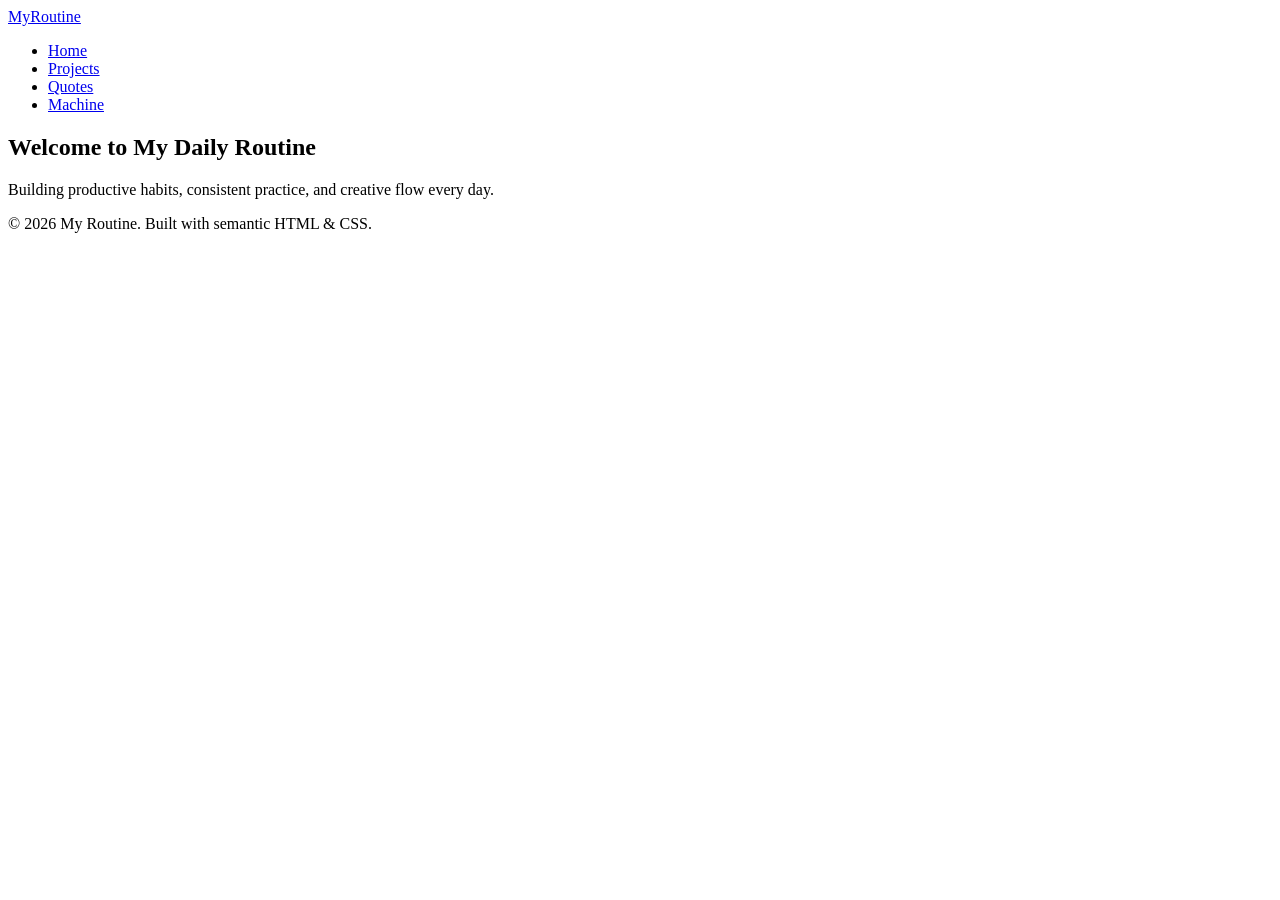
==== index.html @ 4f8c19ff "feat: initialize structure and skeleton for 4 pages" ====
<!DOCTYPE html>
<html lang="en">
<head>
  <meta charset="UTF-8">
  <meta name="viewport" content="width=device-width, initial-scale=1.0">
  <title>Daily Routine - Home</title>
  <link rel="stylesheet" href="CSS/style.css">
  <script defer src="js/nav.js"></script>
</head>
<body>
  <header>
    <nav class="navbar">
      <a href="index.html" class="logo">MyRoutine</a>
      <ul class="nav-links">
        <li><a href="index.html">Home</a></li>
        <li><a href="projects.html">Projects</a></li>
        <li><a href="quotes.html">Quotes</a></li>
        <li><a href="machine.html">Machine</a></li>
      </ul>
    </nav>
  </header>
  <main class="container">
    <section class="hero">
      <h1>Welcome to My Daily Routine</h1>
      <p>Building productive habits, consistent practice, and creative flow every day.</p>
    </section>
  </main>
  <footer>
    <p>&copy; 2026 My Routine. Built with semantic HTML & CSS.</p>
  </footer>
</body>
</html>
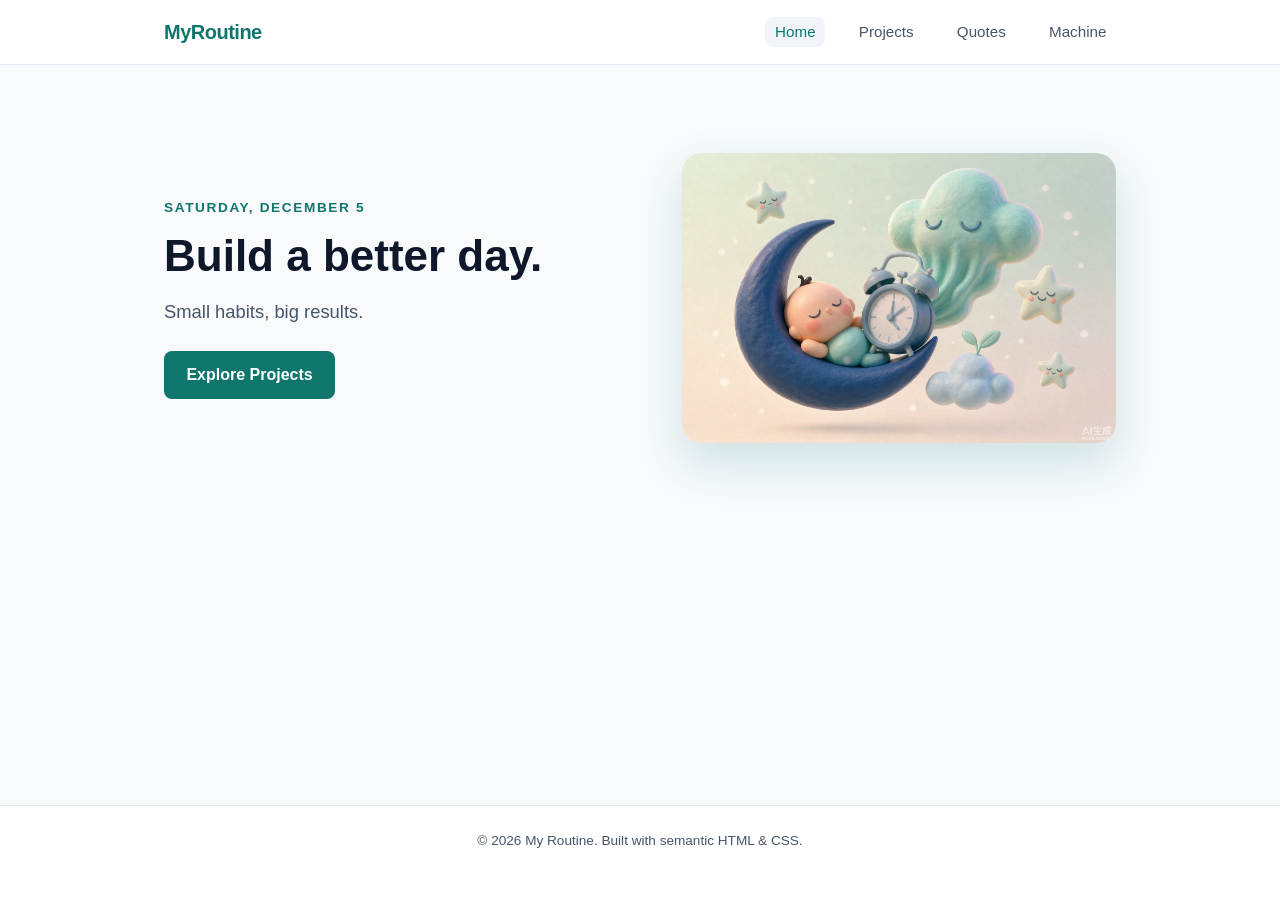
==== commit 4902464b: "Redesign home page with 3D hero image" ====
--- a/index.html
+++ b/index.html
@@ -21,12 +21,25 @@
   </header>
   <main class="container">
     <section class="hero">
-      <h1>Welcome to My Daily Routine</h1>
-      <p>Building productive habits, consistent practice, and creative flow every day.</p>
+      <div class="hero-text">
+        <p class="hero-eyebrow" id="hero-date"></p>
+        <h1 class="hero-title">Build a better day.</h1>
+        <p class="hero-sub">Small habits, big results.</p>
+        <div class="hero-actions">
+          <a href="projects.html" class="btn">Explore Projects</a>
+        </div>
+      </div>
+      <div class="hero-art">
+        <img src="assets/hero-moon.png" alt="3D moon illustration">
+      </div>
     </section>
   </main>
   <footer>
     <p>&copy; 2026 My Routine. Built with semantic HTML & CSS.</p>
   </footer>
+  <script>
+    document.getElementById("hero-date").textContent =
+      new Date().toLocaleDateString("en-US", { weekday: "long", month: "long", day: "numeric" });
+  </script>
 </body>
 </html>
--- a/CSS/style.css
+++ b/CSS/style.css
@@ -0,0 +1,269 @@
+:root {
+  --primary-color: #0f766e;
+  --primary-hover: #115e59;
+  --accent-color: #f59e0b;
+  --bg-color: #f8fafc;
+  --surface-color: #ffffff;
+  --text-main: #0f172a;
+  --text-muted: #475569;
+  --border-color: #e2e8f0;
+  --border-radius: 8px;
+  --shadow-sm: 0 1px 3px rgba(0, 0, 0, 0.08);
+  --shadow-md: 0 4px 12px rgba(0, 0, 0, 0.05);
+}
+
+* {
+  box-sizing: border-box;
+  margin: 0;
+  padding: 0;
+}
+
+body {
+  font-family: -apple-system, BlinkMacSystemFont, "Segoe UI", Roboto, Helvetica, Arial, sans-serif;
+  background-color: var(--bg-color);
+  color: var(--text-main);
+  line-height: 1.6;
+  min-height: 100vh;
+  display: flex;
+  flex-direction: column;
+}
+
+header {
+  background-color: var(--surface-color);
+  border-bottom: 1px solid var(--border-color);
+}
+
+.navbar {
+  max-width: 1000px;
+  margin: 0 auto;
+  display: flex;
+  justify-content: space-between;
+  align-items: center;
+  padding: 1rem 1.5rem;
+}
+
+.logo {
+  font-size: 1.25rem;
+  font-weight: 700;
+  color: var(--primary-color);
+  text-decoration: none;
+  letter-spacing: -0.5px;
+}
+
+.nav-links {
+  display: flex;
+  list-style: none;
+  gap: 1.5rem;
+}
+
+.nav-links a {
+  text-decoration: none;
+  color: var(--text-muted);
+  font-weight: 500;
+  font-size: 0.95rem;
+  padding: 0.4rem 0.6rem;
+  border-radius: var(--border-radius);
+  transition: all 0.2s ease;
+}
+
+.nav-links a:hover,
+.nav-links a.active {
+  color: var(--primary-color);
+  background-color: #f1f5f9;
+}
+
+.container {
+  max-width: 1000px;
+  margin: 2.5rem auto;
+  padding: 0 1.5rem;
+  flex: 1;
+}
+
+h1 {
+  font-size: 2rem;
+  margin-bottom: 0.5rem;
+  color: var(--text-main);
+}
+
+p {
+  color: var(--text-muted);
+  margin-bottom: 1.5rem;
+}
+
+button {
+  background-color: var(--primary-color);
+  color: #ffffff;
+  border: none;
+  padding: 0.7rem 1.4rem;
+  font-size: 0.95rem;
+  font-weight: 600;
+  border-radius: var(--border-radius);
+  cursor: pointer;
+  transition: background-color 0.2s ease;
+}
+
+button:hover {
+  background-color: var(--primary-hover);
+}
+
+.btn-secondary {
+  background-color: #e2e8f0;
+  color: var(--text-main);
+}
+
+.btn-secondary:hover {
+  background-color: #cbd5e1;
+}
+
+.table-wrapper {
+  background: var(--surface-color);
+  border-radius: var(--border-radius);
+  border: 1px solid var(--border-color);
+  overflow-x: auto;
+  box-shadow: var(--shadow-sm);
+}
+
+.routine-table {
+  width: 100%;
+  border-collapse: collapse;
+  text-align: left;
+}
+
+.routine-table th,
+.routine-table td {
+  padding: 1rem;
+  border-bottom: 1px solid var(--border-color);
+}
+
+.routine-table th {
+  background-color: #f8fafc;
+  font-weight: 600;
+  color: var(--text-muted);
+  font-size: 0.85rem;
+  text-transform: uppercase;
+}
+
+.routine-table tr:last-child td {
+  border-bottom: none;
+}
+
+.quote-card,
+.machine-panel {
+  background: var(--surface-color);
+  padding: 2.5rem;
+  border-radius: var(--border-radius);
+  border: 1px solid var(--border-color);
+  box-shadow: var(--shadow-md);
+  text-align: center;
+  max-width: 600px;
+  margin: 0 auto;
+}
+
+blockquote {
+  font-size: 1.25rem;
+  font-style: italic;
+  margin: 1.5rem 0 0.5rem;
+  color: var(--text-main);
+}
+
+cite {
+  display: block;
+  font-size: 0.9rem;
+  color: var(--text-muted);
+  margin-bottom: 2rem;
+}
+
+.status-screen {
+  background-color: #0f172a;
+  color: #38bdf8;
+  padding: 1.5rem;
+  border-radius: var(--border-radius);
+  font-family: monospace;
+  font-size: 1.1rem;
+  margin: 1.5rem 0;
+}
+
+.machine-actions {
+  display: flex;
+  justify-content: center;
+  gap: 1rem;
+}
+
+footer {
+  text-align: center;
+  padding: 1.5rem;
+  font-size: 0.85rem;
+  color: var(--text-muted);
+  border-top: 1px solid var(--border-color);
+  background-color: var(--surface-color);
+}
+
+.hero {
+  display: grid;
+  grid-template-columns: 1.1fr 1fr;
+  align-items: center;
+  gap: 2.5rem;
+  padding: 3rem 0 2rem;
+}
+
+.hero-eyebrow {
+  font-size: 0.85rem;
+  font-weight: 600;
+  letter-spacing: 0.12em;
+  text-transform: uppercase;
+  color: var(--primary-color);
+  margin-bottom: 0.75rem;
+}
+
+.hero-title {
+  font-size: 2.75rem;
+  line-height: 1.15;
+  margin-bottom: 1rem;
+}
+
+.hero-sub {
+  font-size: 1.15rem;
+}
+
+.hero-actions .btn {
+  display: inline-block;
+  background: var(--primary-color);
+  color: #fff;
+  text-decoration: none;
+  padding: 0.7rem 1.4rem;
+  font-weight: 600;
+  border-radius: var(--border-radius);
+  transition: background 0.2s ease, transform 0.2s ease;
+}
+
+.hero-actions .btn:hover {
+  background: var(--primary-hover);
+  transform: translateY(-2px);
+}
+
+.hero-art img {
+  width: 100%;
+  display: block;
+  border-radius: 20px;
+  box-shadow: 0 20px 45px rgba(15, 118, 110, 0.18);
+  animation: floaty 5s ease-in-out infinite;
+}
+
+@keyframes floaty {
+  0%, 100% { transform: translateY(0); }
+  50% { transform: translateY(-10px); }
+}
+
+@media (max-width: 800px) {
+  .hero {
+    grid-template-columns: 1fr;
+    text-align: center;
+    padding-top: 2rem;
+  }
+  .hero-actions {
+    justify-content: center;
+  }
+  .hero-title {
+    font-size: 2rem;
+  }
+}
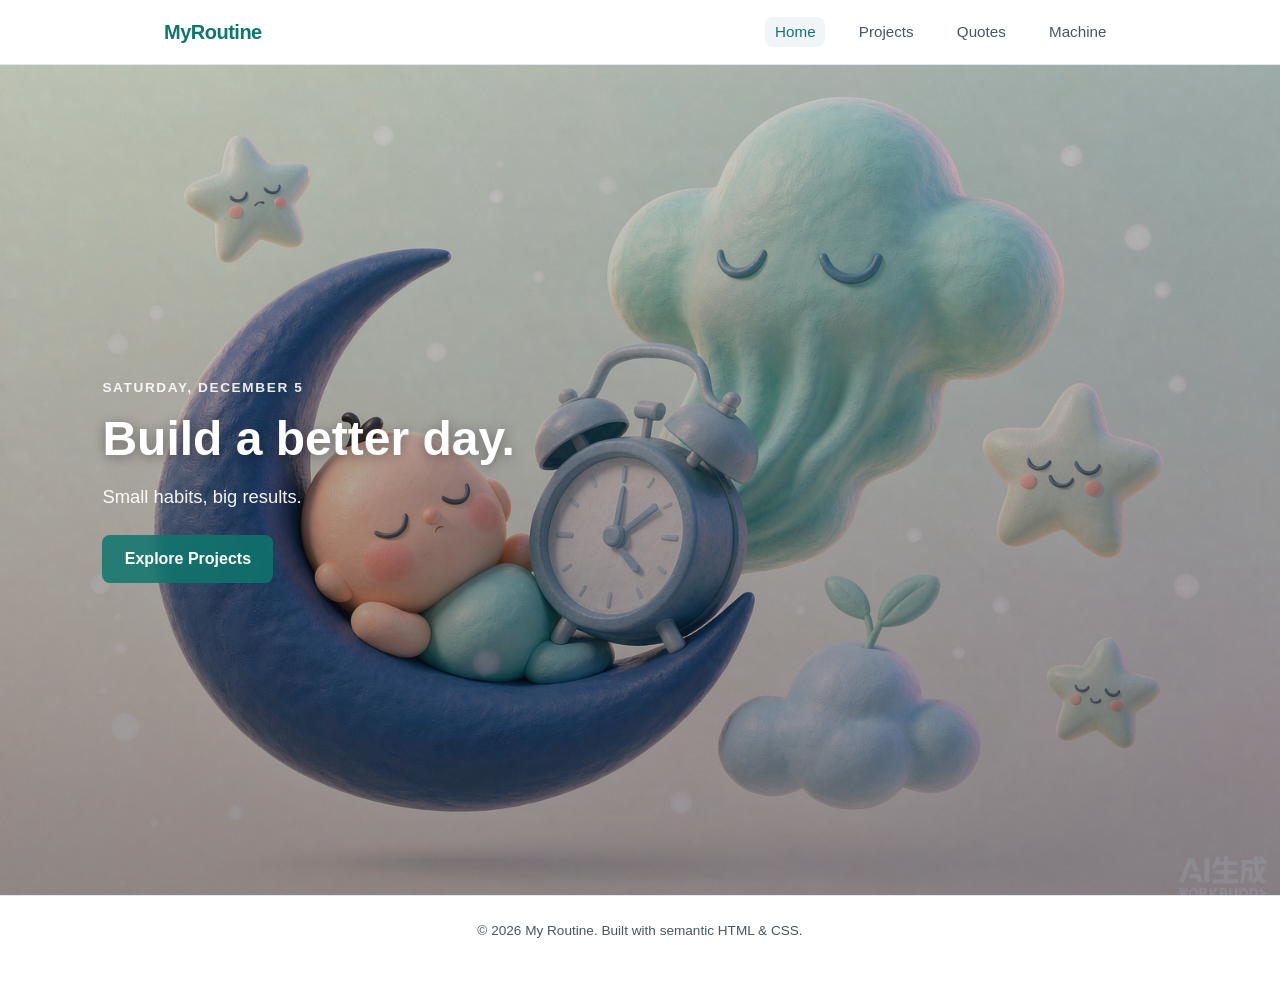
==== commit 41569958: "Make hero image fullscreen background" ====
--- a/index.html
+++ b/index.html
@@ -19,7 +19,7 @@
       </ul>
     </nav>
   </header>
-  <main class="container">
+  <main>
     <section class="hero">
       <div class="hero-text">
         <p class="hero-eyebrow" id="hero-date"></p>
@@ -28,9 +28,6 @@
         <div class="hero-actions">
           <a href="projects.html" class="btn">Explore Projects</a>
         </div>
-      </div>
-      <div class="hero-art">
-        <img src="assets/hero-moon.png" alt="3D moon illustration">
       </div>
     </section>
   </main>
--- a/CSS/style.css
+++ b/CSS/style.css
@@ -199,11 +199,15 @@
 }
 
 .hero {
-  display: grid;
-  grid-template-columns: 1.1fr 1fr;
-  align-items: center;
-  gap: 2.5rem;
-  padding: 3rem 0 2rem;
+  min-height: calc(100vh - 70px);
+  display: flex;
+  flex-direction: column;
+  justify-content: center;
+  align-items: flex-start;
+  padding: 2rem 8vw;
+  background:
+    linear-gradient(180deg, rgba(15, 23, 42, 0.2), rgba(15, 23, 42, 0.45)),
+    url("../assets/hero-moon.png") center / cover no-repeat;
 }
 
 .hero-eyebrow {
@@ -211,28 +215,34 @@
   font-weight: 600;
   letter-spacing: 0.12em;
   text-transform: uppercase;
-  color: var(--primary-color);
+  color: #fff;
+  opacity: 0.9;
   margin-bottom: 0.75rem;
 }
 
 .hero-title {
-  font-size: 2.75rem;
+  font-size: 3rem;
   line-height: 1.15;
   margin-bottom: 1rem;
+  color: #fff;
+  text-shadow: 0 2px 12px rgba(0, 0, 0, 0.35);
 }
 
 .hero-sub {
   font-size: 1.15rem;
+  color: #fff;
+  opacity: 0.95;
 }
 
 .hero-actions .btn {
   display: inline-block;
-  background: var(--primary-color);
+  background: rgba(15, 118, 110, 0.85);
   color: #fff;
   text-decoration: none;
   padding: 0.7rem 1.4rem;
   font-weight: 600;
   border-radius: var(--border-radius);
+  backdrop-filter: blur(4px);
   transition: background 0.2s ease, transform 0.2s ease;
 }
 
@@ -241,14 +251,6 @@
   transform: translateY(-2px);
 }
 
-.hero-art img {
-  width: 100%;
-  display: block;
-  border-radius: 20px;
-  box-shadow: 0 20px 45px rgba(15, 118, 110, 0.18);
-  animation: floaty 5s ease-in-out infinite;
-}
-
 @keyframes floaty {
   0%, 100% { transform: translateY(0); }
   50% { transform: translateY(-10px); }
@@ -256,12 +258,9 @@
 
 @media (max-width: 800px) {
   .hero {
-    grid-template-columns: 1fr;
+    align-items: center;
     text-align: center;
-    padding-top: 2rem;
-  }
-  .hero-actions {
-    justify-content: center;
+    min-height: 80vh;
   }
   .hero-title {
     font-size: 2rem;
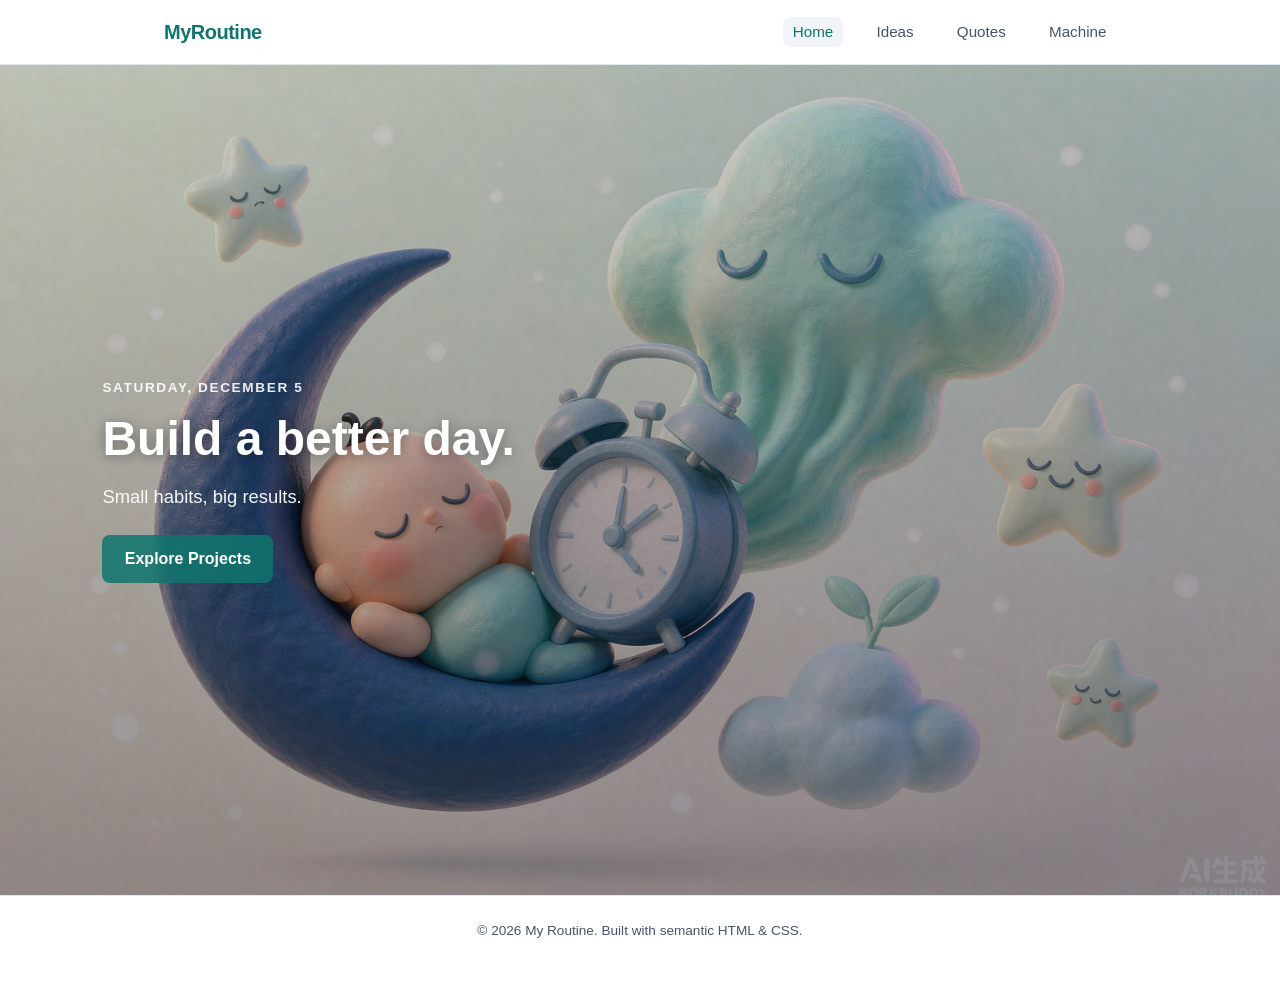
==== commit d91c0f5a: "Rename Projects to Ideas, rebuild Machine as idea dispenser" ====
--- a/index.html
+++ b/index.html
@@ -4,7 +4,7 @@
   <meta charset="UTF-8">
   <meta name="viewport" content="width=device-width, initial-scale=1.0">
   <title>Daily Routine - Home</title>
-  <link rel="stylesheet" href="CSS/style.css">
+  <link rel="stylesheet" href="CSS/style.css?v=8">
   <script defer src="js/nav.js"></script>
 </head>
 <body>
@@ -13,7 +13,7 @@
       <a href="index.html" class="logo">MyRoutine</a>
       <ul class="nav-links">
         <li><a href="index.html">Home</a></li>
-        <li><a href="projects.html">Projects</a></li>
+        <li><a href="ideas.html">Ideas</a></li>
         <li><a href="quotes.html">Quotes</a></li>
         <li><a href="machine.html">Machine</a></li>
       </ul>
--- a/CSS/style.css
+++ b/CSS/style.css
@@ -20,7 +20,7 @@
 
 body {
   font-family: -apple-system, BlinkMacSystemFont, "Segoe UI", Roboto, Helvetica, Arial, sans-serif;
-  background-color: var(--bg-color);
+  background: #fef3c7 url("../assets/bg-cute.jpg") center / cover no-repeat fixed;
   color: var(--text-main);
   line-height: 1.6;
   min-height: 100vh;
@@ -83,6 +83,22 @@
   font-size: 2rem;
   margin-bottom: 0.5rem;
   color: var(--text-main);
+}
+
+main.container h1 {
+  position: relative;
+  padding-bottom: 0.6rem;
+}
+
+main.container h1::after {
+  content: "";
+  position: absolute;
+  left: 0;
+  bottom: 0;
+  width: 56px;
+  height: 4px;
+  border-radius: 2px;
+  background: linear-gradient(90deg, var(--primary-color), var(--accent-color));
 }
 
 p {
@@ -256,6 +272,200 @@
   50% { transform: translateY(-10px); }
 }
 
+.activity-grid {
+  display: grid;
+  grid-template-columns: repeat(auto-fit, minmax(220px, 1fr));
+  gap: 1.5rem;
+  margin: 2rem 0 3rem;
+}
+
+.activity-card {
+  background: var(--surface-color);
+  border: 1px solid var(--border-color);
+  border-radius: 14px;
+  padding: 1.75rem;
+  box-shadow: var(--shadow-sm);
+  transition: transform 0.25s ease, box-shadow 0.25s ease;
+}
+
+.activity-card:hover {
+  transform: translateY(-5px);
+  box-shadow: 0 14px 30px rgba(15, 118, 110, 0.14);
+}
+
+.activity-icon {
+  display: inline-flex;
+  align-items: center;
+  justify-content: center;
+  width: 52px;
+  height: 52px;
+  border-radius: 14px;
+  background: #e6f5f3;
+  color: var(--primary-color);
+  margin-bottom: 1rem;
+}
+
+.activity-card h2 {
+  font-size: 1.15rem;
+  margin-bottom: 0.35rem;
+}
+
+.activity-tag {
+  font-size: 0.8rem;
+  font-weight: 600;
+  letter-spacing: 0.06em;
+  text-transform: uppercase;
+  color: var(--accent-color);
+  margin-bottom: 0.75rem;
+}
+
+.activity-card p:last-child {
+  font-size: 0.92rem;
+  margin-bottom: 0;
+}
+
+.section-title {
+  font-size: 1.5rem;
+  margin: 2.5rem 0 1.25rem;
+}
+
+/* ===== Running beagle ===== */
+.beagle {
+  position: fixed;
+  right: 1rem;
+  bottom: 1.25rem;
+  width: 60px;
+  height: 60px;
+  z-index: 50;
+  animation: run-bounce 0.55s ease-in-out infinite;
+}
+
+.beagle img {
+  width: 100%;
+  height: 100%;
+  object-fit: cover;
+  border-radius: 50%;
+  border: 2px solid #fff;
+  box-shadow: 0 8px 18px rgba(15, 23, 42, 0.2);
+}
+
+.beagle::after {
+  content: "";
+  position: absolute;
+  left: 14%;
+  right: 14%;
+  bottom: -12px;
+  height: 8px;
+  border-radius: 50%;
+  background: radial-gradient(ellipse, rgba(15, 23, 42, 0.2), transparent 70%);
+  animation: shadow-pulse 0.55s ease-in-out infinite;
+}
+
+.beagle-bubble {
+  position: absolute;
+  top: -10px;
+  left: -30px;
+  background: #fff;
+  border: 1px solid var(--border-color);
+  border-radius: 12px;
+  padding: 2px 9px;
+  font-size: 0.75rem;
+  font-weight: 700;
+  color: var(--primary-color);
+  box-shadow: var(--shadow-sm);
+  opacity: 0;
+  animation: woof 4.5s ease-in-out infinite;
+}
+
+@keyframes run-bounce {
+  0%, 100% { transform: translateY(0) rotate(-2deg); }
+  50% { transform: translateY(-8px) rotate(2deg); }
+}
+
+@keyframes shadow-pulse {
+  0%, 100% { transform: scaleX(1); opacity: 1; }
+  50% { transform: scaleX(0.7); opacity: 0.55; }
+}
+
+@keyframes woof {
+  0%, 55%, 100% { opacity: 0; transform: translateY(5px) scale(0.9); }
+  65%, 85% { opacity: 1; transform: translateY(0) scale(1); }
+}
+
+/* ===== Quotes fullscreen stage ===== */
+.quote-stage {
+  position: relative;
+  min-height: calc(100vh - 70px);
+  display: flex;
+  align-items: stretch;
+  justify-content: center;
+}
+
+.quote-stage .quote-card {
+  position: relative;
+  z-index: 1;
+  width: min(1400px, calc(100vw - 32px));
+  min-height: calc(100vh - 110px);
+  margin: 16px auto;
+  display: flex;
+  flex-direction: column;
+  align-items: center;
+  justify-content: center;
+  text-align: center;
+  padding: 3rem 2rem;
+  border: none;
+  border-radius: 24px;
+  background-size: cover;
+  background-position: center;
+  overflow: hidden;
+  box-shadow: 0 24px 60px rgba(15, 23, 42, 0.28);
+}
+
+.quote-stage .quote-card::before {
+  content: "";
+  position: absolute;
+  inset: 0;
+  background: linear-gradient(180deg, rgba(15, 23, 42, 0.25), rgba(15, 23, 42, 0.45));
+}
+
+.quote-stage .quote-card > * {
+  position: relative;
+  z-index: 1;
+}
+
+.quote-stage .quote-card h2 {
+  color: #fff;
+  font-size: 1.4rem;
+  letter-spacing: 0.14em;
+  text-transform: uppercase;
+}
+
+.quote-stage .quote-card blockquote {
+  color: #fff;
+  font-size: 2.2rem;
+  line-height: 1.45;
+  max-width: 22ch;
+  margin: 2rem 0 1rem;
+  text-shadow: 0 2px 14px rgba(0, 0, 0, 0.4);
+}
+
+.quote-stage .quote-card cite {
+  color: rgba(255, 255, 255, 0.9);
+  font-size: 1.05rem;
+  margin-bottom: 2.5rem;
+}
+
+.quote-stage .quote-card button {
+  font-size: 1.05rem;
+  padding: 0.9rem 2rem;
+}
+
+@media (max-width: 640px) {
+  .quote-stage .quote-card blockquote {
+    font-size: 1.4rem;
+  }
+}
+
 @media (max-width: 800px) {
   .hero {
     align-items: center;
@@ -265,4 +475,156 @@
   .hero-title {
     font-size: 2rem;
   }
+}
+
+/* ===== Idea catalogue ===== */
+.idea-no {
+  font-size: 0.8rem;
+  font-weight: 700;
+  letter-spacing: 0.16em;
+  color: var(--primary-color);
+  margin-bottom: 0.4rem;
+}
+
+.status-badge {
+  display: inline-block;
+  font-size: 0.72rem;
+  font-weight: 700;
+  letter-spacing: 0.08em;
+  text-transform: uppercase;
+  color: #fff;
+  background: var(--accent-color);
+  border-radius: 999px;
+  padding: 0.2rem 0.75rem;
+  margin-bottom: 0.9rem;
+}
+
+.catalogue-end {
+  text-align: center;
+  font-style: italic;
+  margin-top: 2.5rem;
+}
+
+/* ===== Idea machine ===== */
+.idea-machine {
+  max-width: 640px;
+  margin: 2.5rem auto;
+  background: var(--surface-color);
+  border: 1px solid var(--border-color);
+  border-radius: 20px;
+  padding: 2.5rem;
+  text-align: center;
+  box-shadow: var(--shadow-md);
+}
+
+.machine-body {
+  display: flex;
+  flex-direction: column;
+  align-items: center;
+  gap: 1.5rem;
+  margin-top: 2rem;
+}
+
+.machine-screen {
+  width: 100%;
+  background: #0f172a;
+  color: #38bdf8;
+  font-family: monospace;
+  font-size: 1rem;
+  padding: 1rem;
+  border-radius: 10px;
+  min-height: 3.2rem;
+}
+
+.machine-slot {
+  width: 100%;
+  border-top: 3px dashed var(--border-color);
+  padding-top: 1.25rem;
+  min-height: 130px;
+}
+
+.idea-ticket {
+  background: linear-gradient(135deg, #fef3c7, #ccfbf1);
+  border-radius: 14px;
+  padding: 1.25rem;
+  box-shadow: var(--shadow-sm);
+  transform: translateY(20px);
+  opacity: 0.4;
+  transition: transform 0.45s cubic-bezier(0.2, 1.4, 0.4, 1), opacity 0.4s ease;
+}
+
+.idea-ticket.popped {
+  transform: translateY(0);
+  opacity: 1;
+}
+
+.ticket-no {
+  font-size: 0.75rem;
+  font-weight: 700;
+  letter-spacing: 0.12em;
+  color: var(--primary-color);
+  margin-bottom: 0.4rem;
+}
+
+.ticket-text {
+  font-size: 1.05rem;
+  font-weight: 600;
+  color: var(--text-main);
+  margin-bottom: 0;
+}
+
+#lever {
+  background: none;
+  border: none;
+  position: relative;
+  width: 70px;
+  height: 90px;
+  cursor: pointer;
+  padding: 0;
+}
+
+.lever-stick {
+  position: absolute;
+  left: 50%;
+  bottom: 24px;
+  width: 8px;
+  height: 52px;
+  border-radius: 4px;
+  background: #94a3b8;
+  transform-origin: bottom center;
+  transform: translateX(-50%) rotate(24deg);
+  transition: transform 0.25s ease;
+}
+
+.lever-knob {
+  position: absolute;
+  left: 50%;
+  top: 6px;
+  width: 26px;
+  height: 26px;
+  border-radius: 50%;
+  background: radial-gradient(circle at 35% 30%, #f59e0b, #b45309);
+  box-shadow: 0 4px 10px rgba(0, 0, 0, 0.25);
+  transform: translateX(-50%);
+  transition: top 0.25s ease;
+}
+
+#lever.pulled .lever-stick {
+  transform: translateX(-50%) rotate(-38deg);
+}
+
+#lever.pulled .lever-knob {
+  top: 34px;
+}
+
+#lever::after {
+  content: "";
+  position: absolute;
+  left: 50%;
+  bottom: 0;
+  width: 56px;
+  height: 18px;
+  transform: translateX(-50%);
+  border-radius: 6px 6px 10px 10px;
+  background: var(--primary-color);
 }
